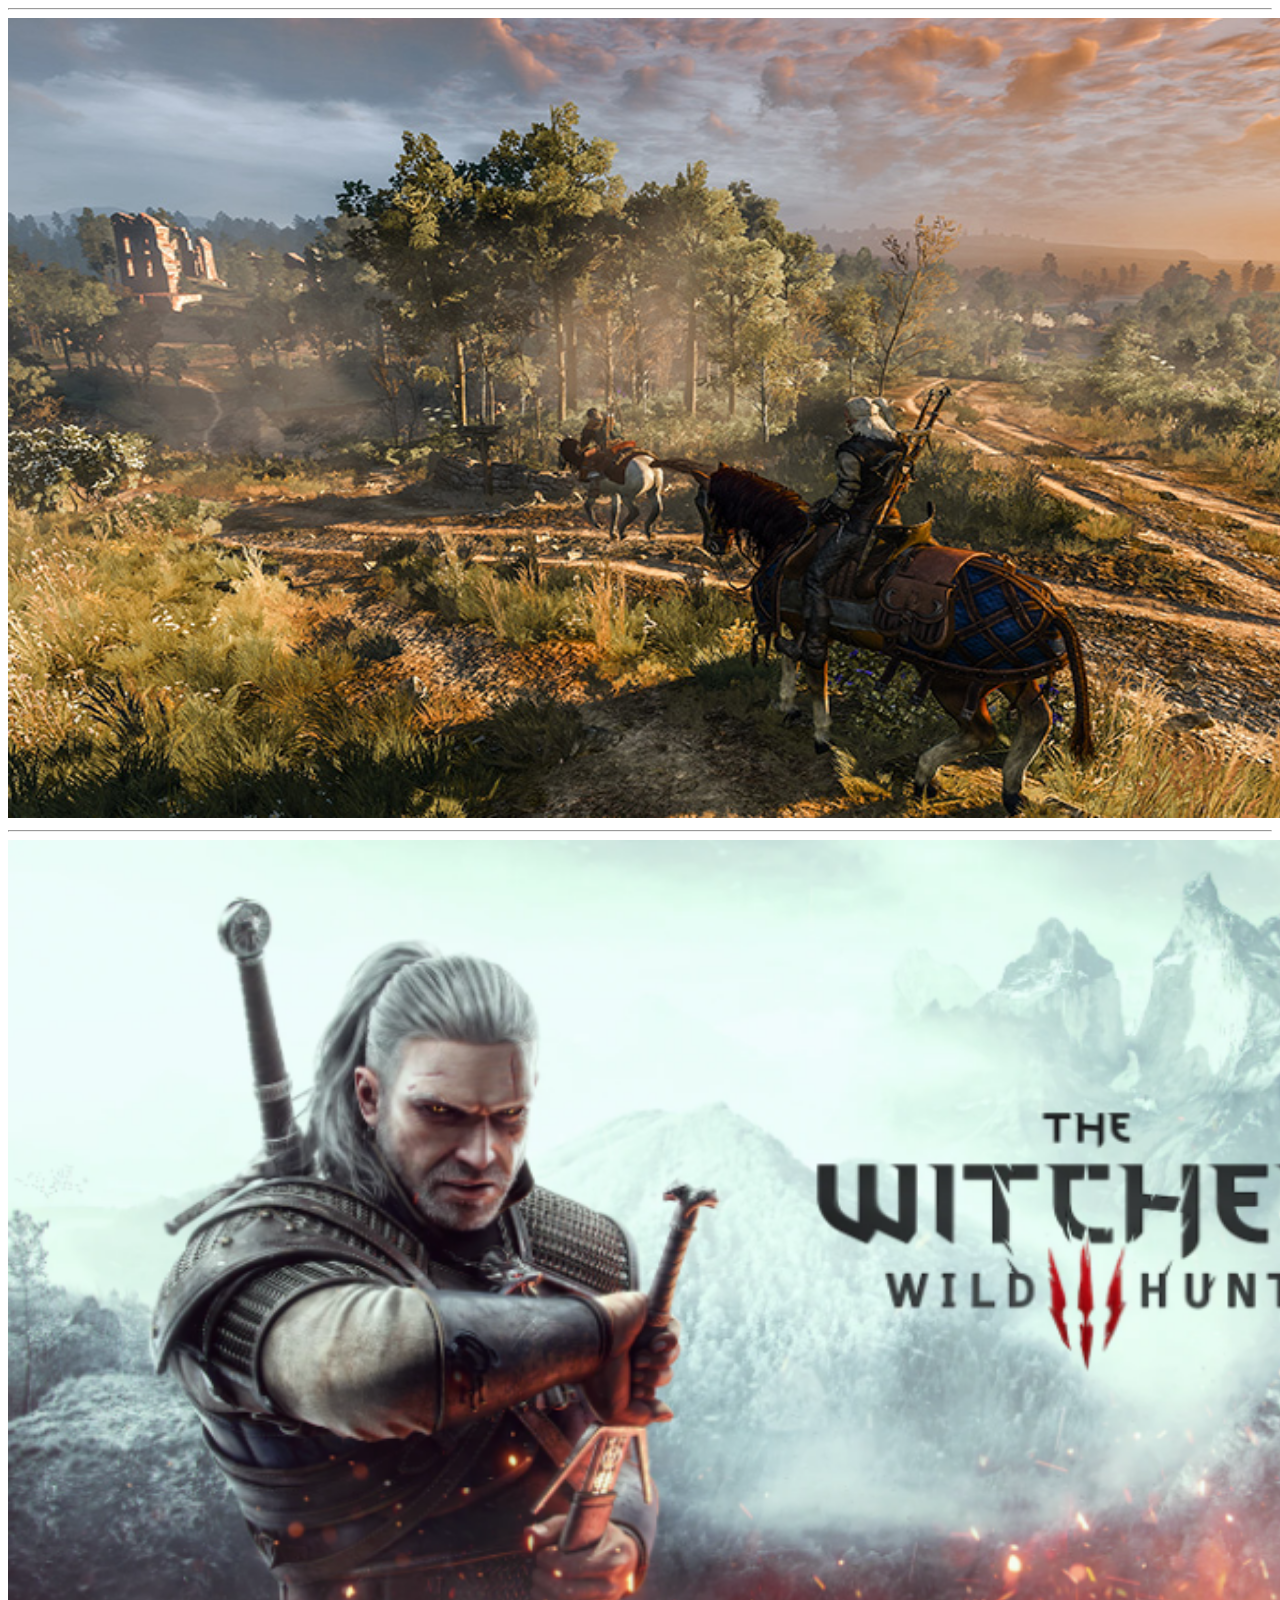
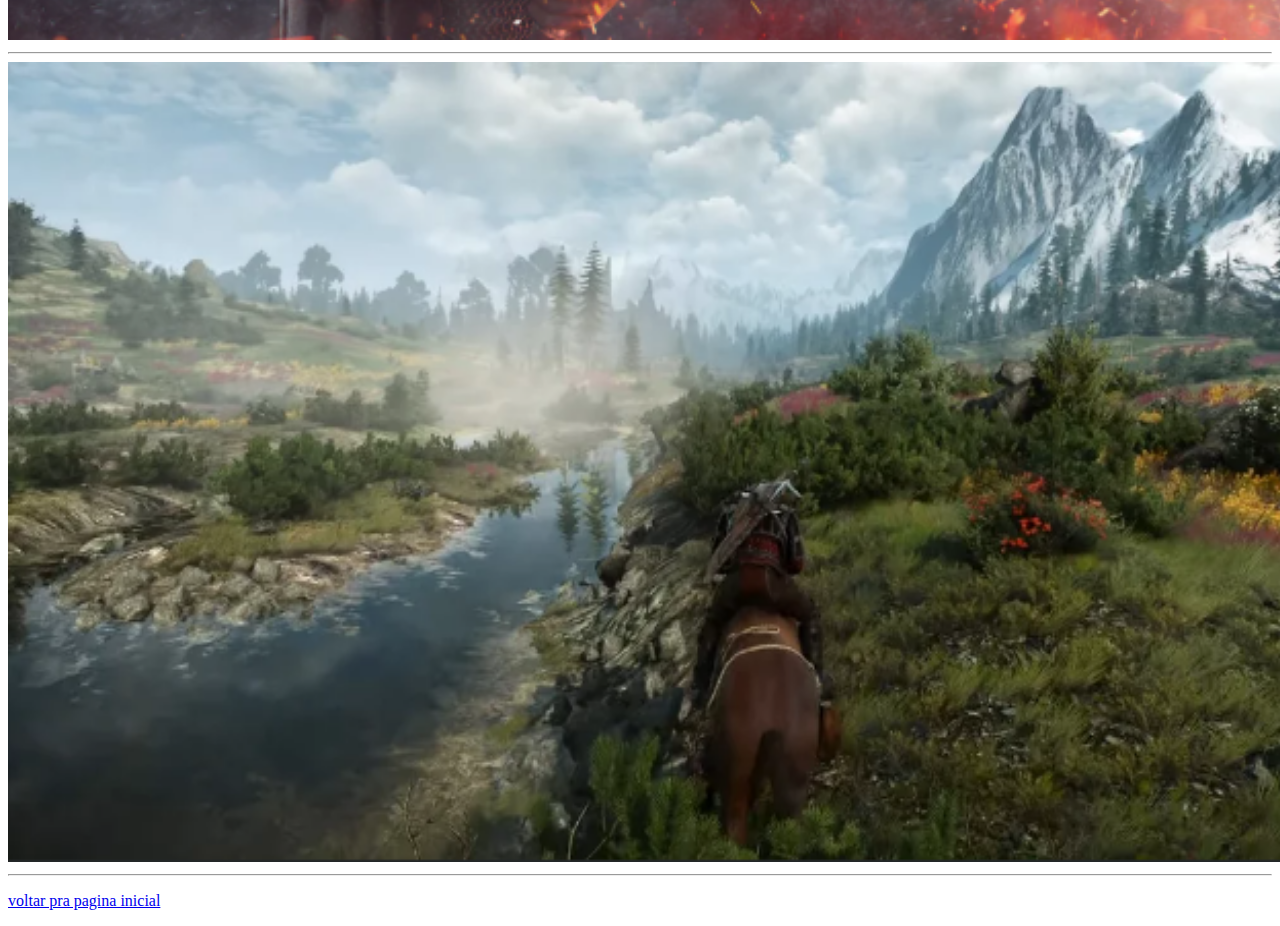
==== HTML/pagina2.html @ a57b37b8 "codigo com o com as provaveis priximas 5 atividades" ====
<!DOCTYPE html>
<html lang="pt-br">
<head>
    <meta charset="UTF-8">
    <meta name="viewport" content="width=device-width, initial-scale=1.0">
    <title>IMAGENS</title>
   
</head>
<body>
    <hr>
    <img src="../imagens/imagempg2.jpg" width = "1500" height = "800">
    <hr>
    <img src="../imagens/imagempg2.2.png" width = "1500" height = "800">
    <hr>
    <img src="../imagens/imagempg2.3.png" width = "1500" height = "800">
    <hr>
    <p><a href="index.html">voltar pra pagina inicial</a></p>
</body>
</html>
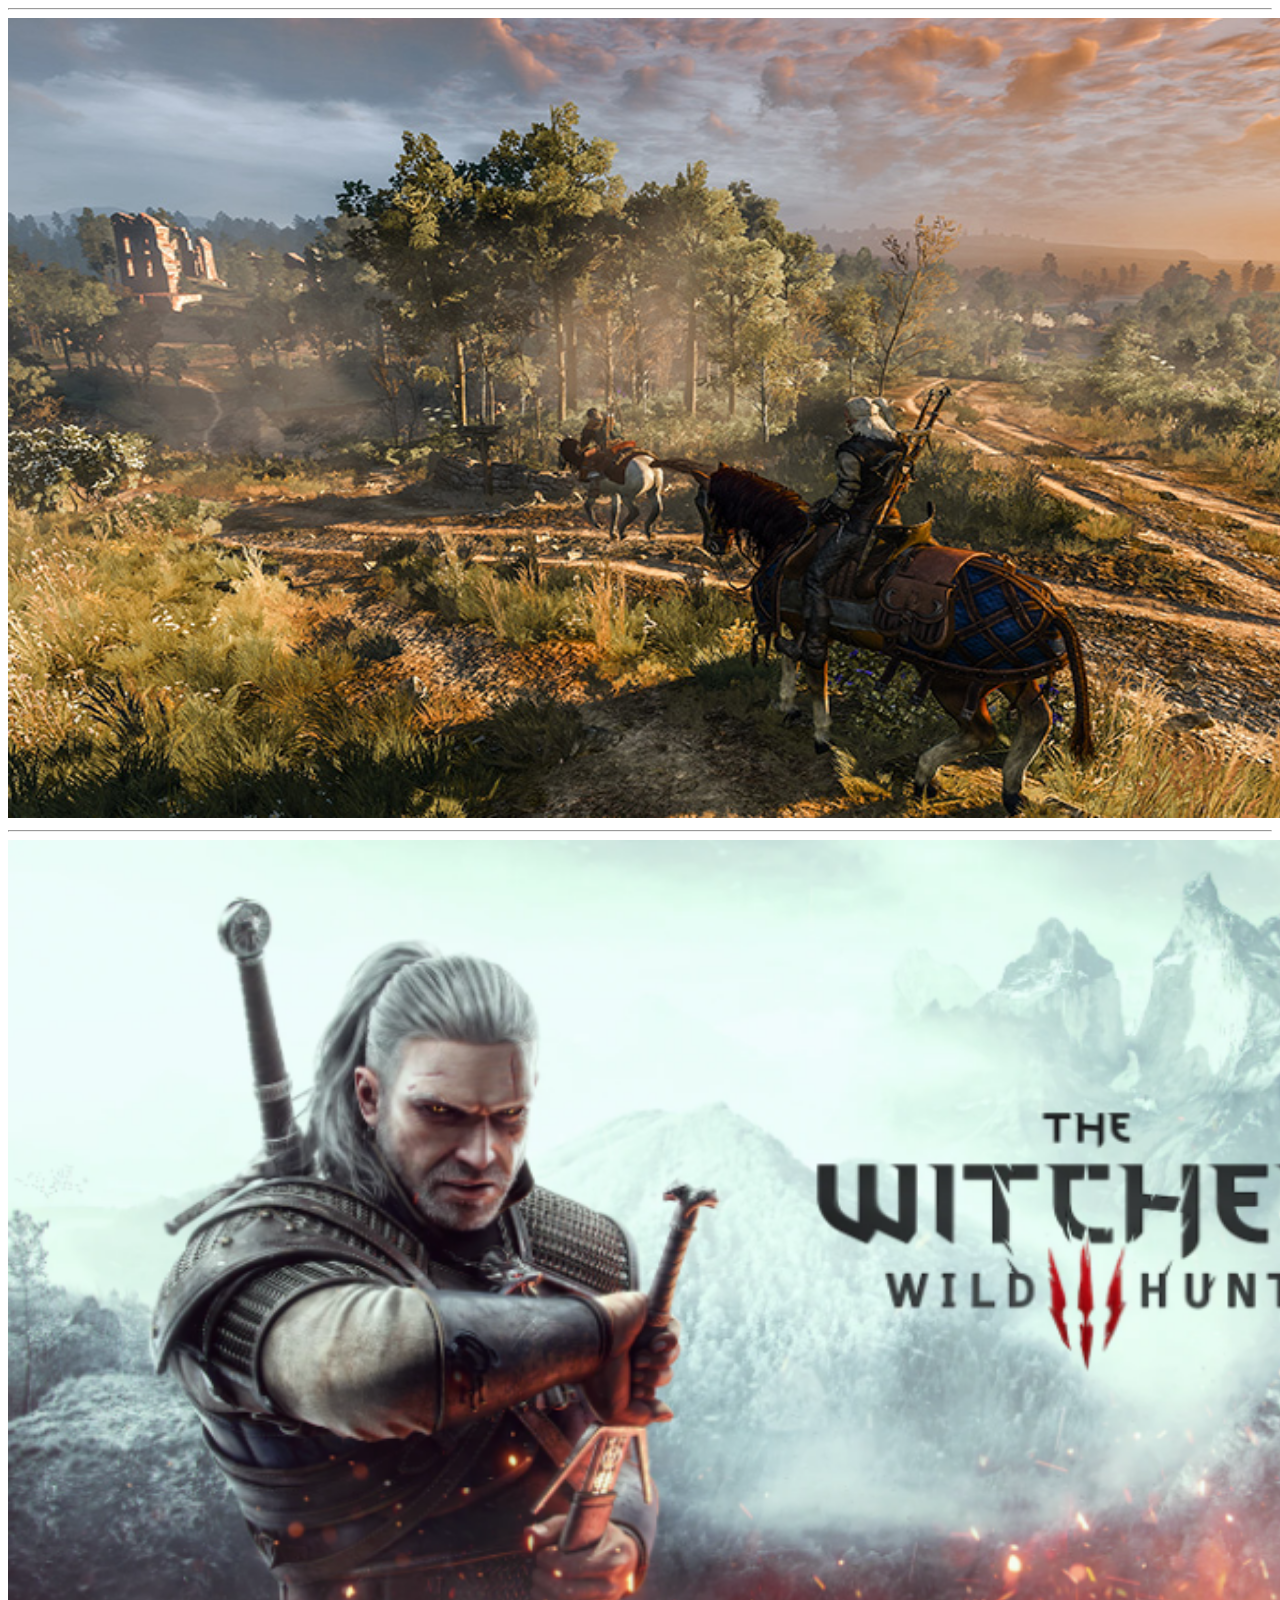
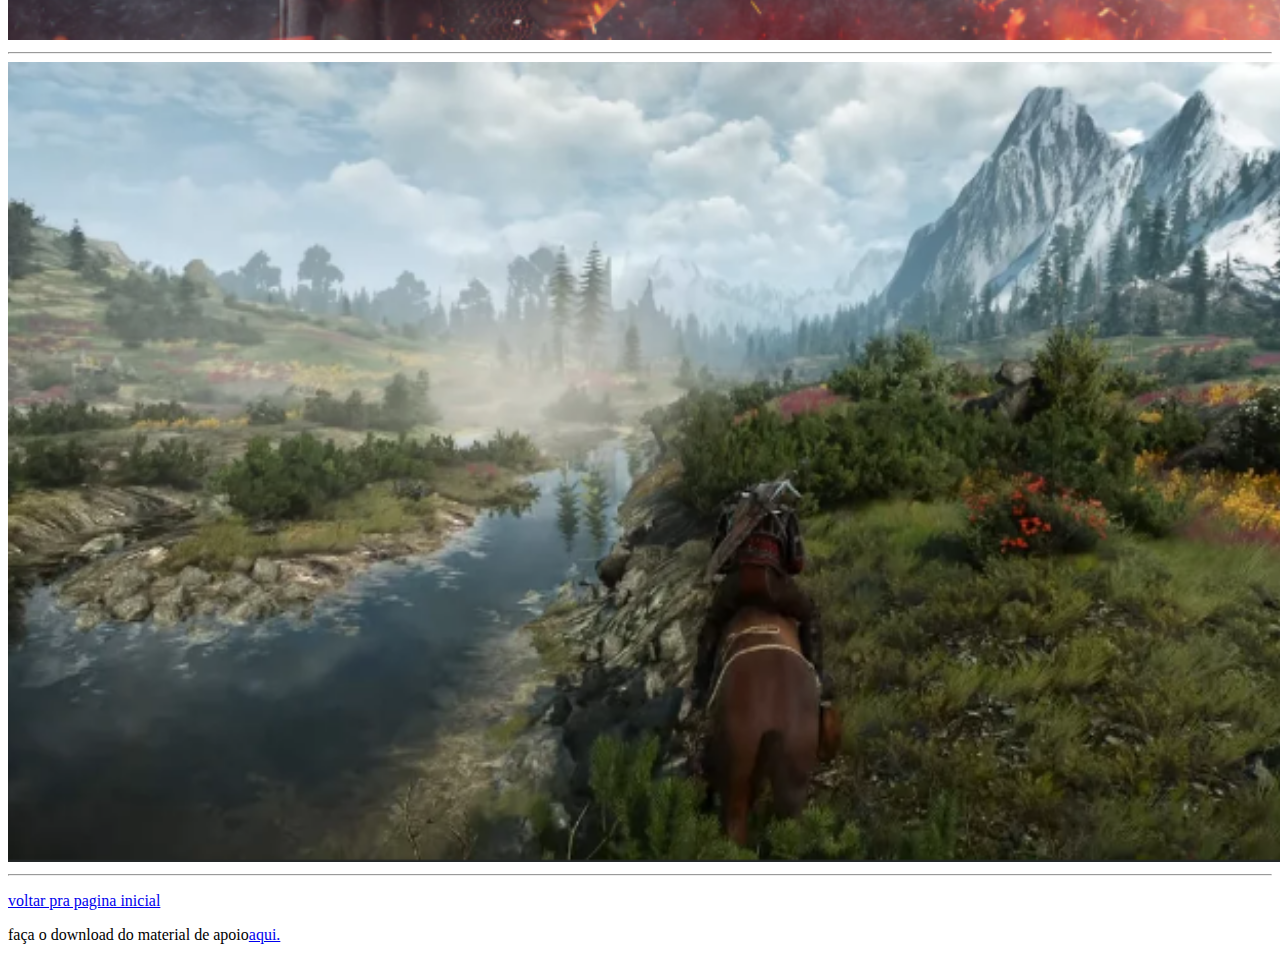
==== commit 80c69bc0: "midia adicionada" ====
--- a/HTML/pagina2.html
+++ b/HTML/pagina2.html
@@ -15,5 +15,6 @@
     <img src="../imagens/imagempg2.3.png" width = "1500" height = "800">
     <hr>
     <p><a href="index.html">voltar pra pagina inicial</a></p>
+    <p>faça o download do material de apoio<a href="../download/arquivo.zip" download="arquivo.zip" type="application/zip">aqui.</a></p>
 </body>
 </html>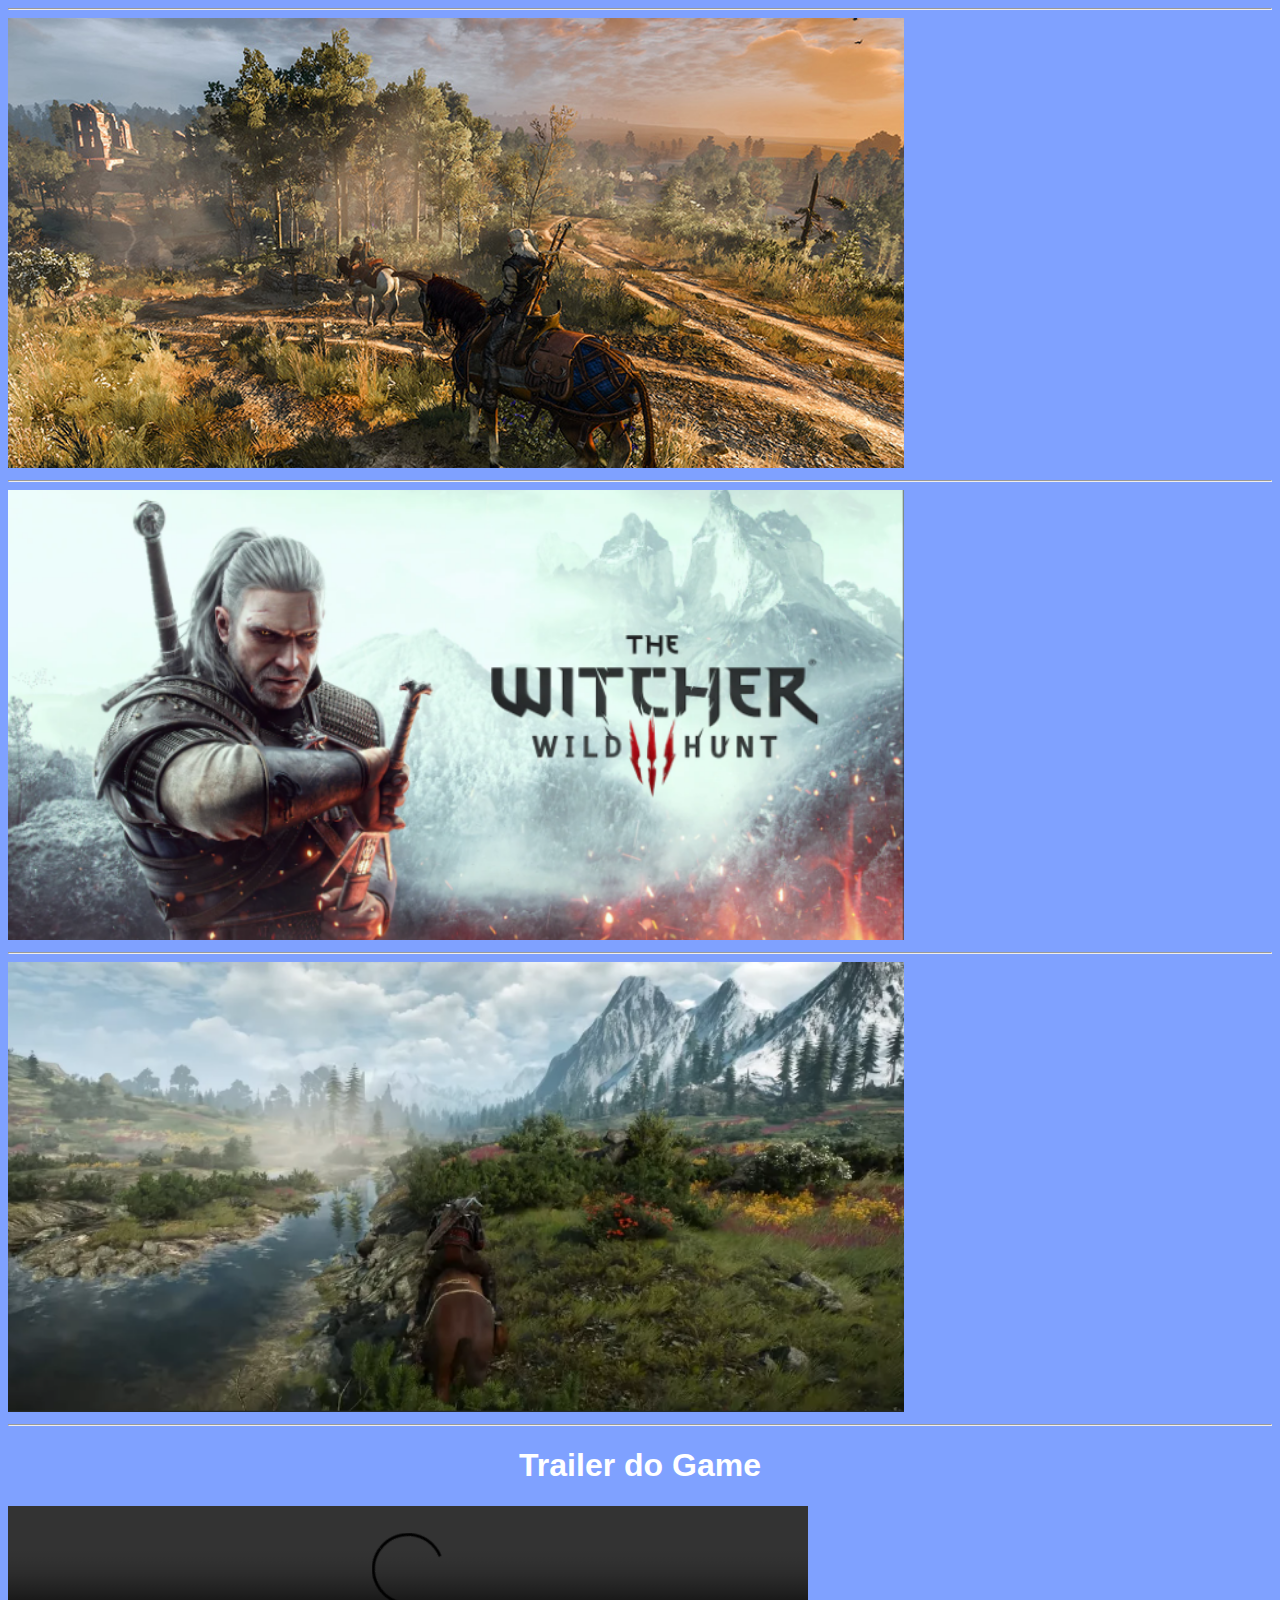
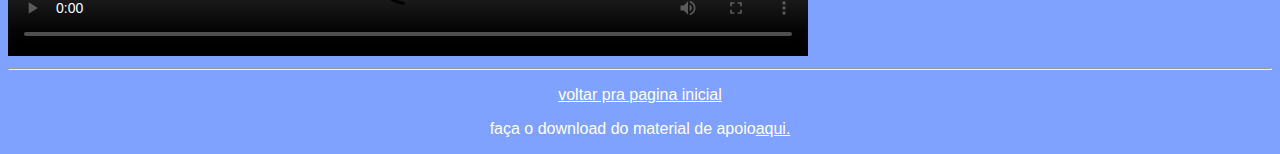
==== commit a16ba964: "video e Css" ====
--- a/HTML/pagina2.html
+++ b/HTML/pagina2.html
@@ -4,15 +4,28 @@
     <meta charset="UTF-8">
     <meta name="viewport" content="width=device-width, initial-scale=1.0">
     <title>IMAGENS</title>
-   
+    <style>
+        .img{
+            width: 70vw;
+            height: 50vh;
+            object-fit: cover;
+        }
+    </style>
+    <link rel="stylesheet" href="index.css">
 </head>
 <body>
     <hr>
-    <img src="../imagens/imagempg2.jpg" width = "1500" height = "800">
+    <img src="../imagens/imagempg2.jpg" class="img">
     <hr>
-    <img src="../imagens/imagempg2.2.png" width = "1500" height = "800">
+    <img src="../imagens/imagempg2.2.png" class="img">
     <hr>
-    <img src="../imagens/imagempg2.3.png" width = "1500" height = "800">
+    <img src="../imagens/imagempg2.3.png" class="img">
+    <hr>
+   
+    <h1>Trailer do Game</h1>
+    <video width="800" controls>
+        <source src="../midia/The Witcher 3_ Wild Hunt - Killing Monsters Cinematic Trailer.mp4"  type="video/mp4">
+    </video>
     <hr>
     <p><a href="index.html">voltar pra pagina inicial</a></p>
     <p>faça o download do material de apoio<a href="../download/arquivo.zip" download="arquivo.zip" type="application/zip">aqui.</a></p>
--- a/HTML/index.css
+++ b/HTML/index.css
@@ -0,0 +1,18 @@
+@charset "UTF-8";
+
+body {
+    background-color: rgb(127, 161, 255);
+    font-family: Arial, "Helvetica Neue", Helvetica, sans-serif;
+}
+h1 {
+    color: rgb(255, 255, 255);
+    text-align: center;
+}
+p {
+    color: rgb(255, 255, 255);
+    text-align: center;
+}
+a {
+    color: rgb(255, 255, 255);
+    text-align: center;
+}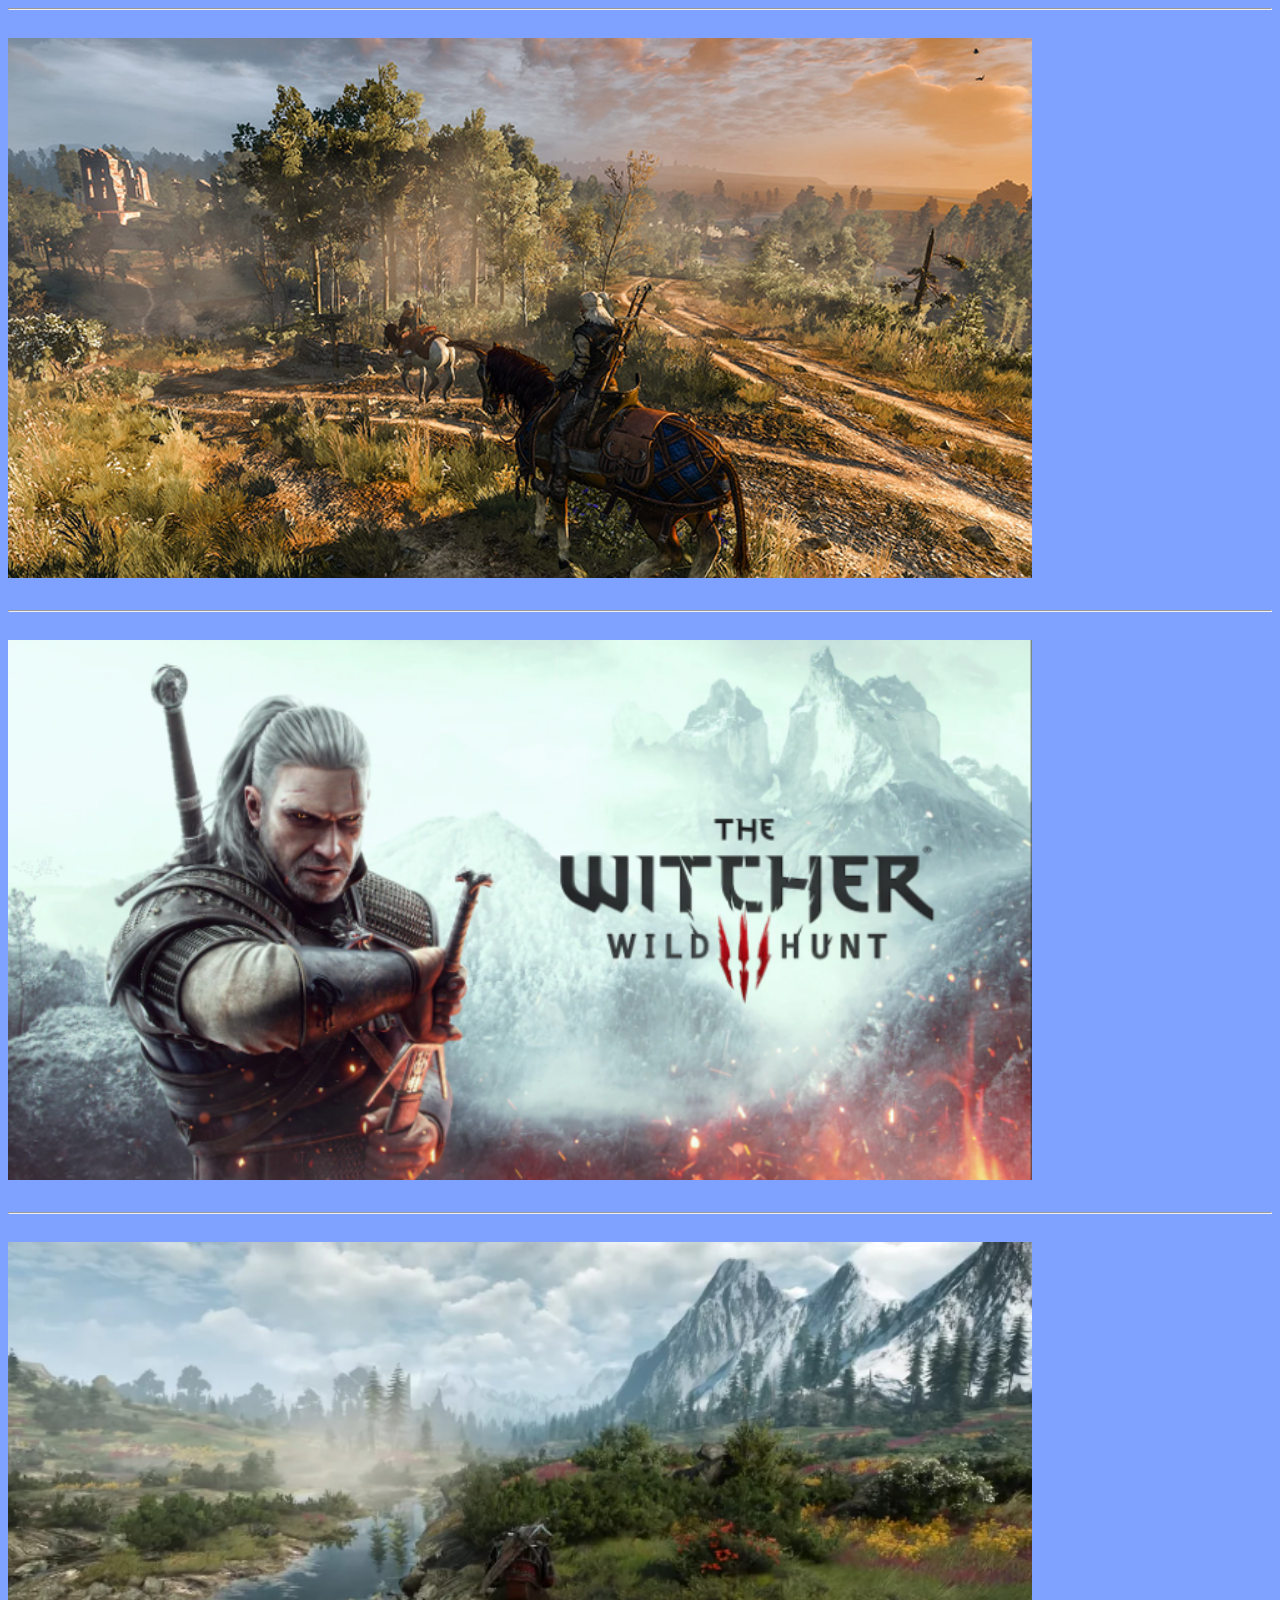
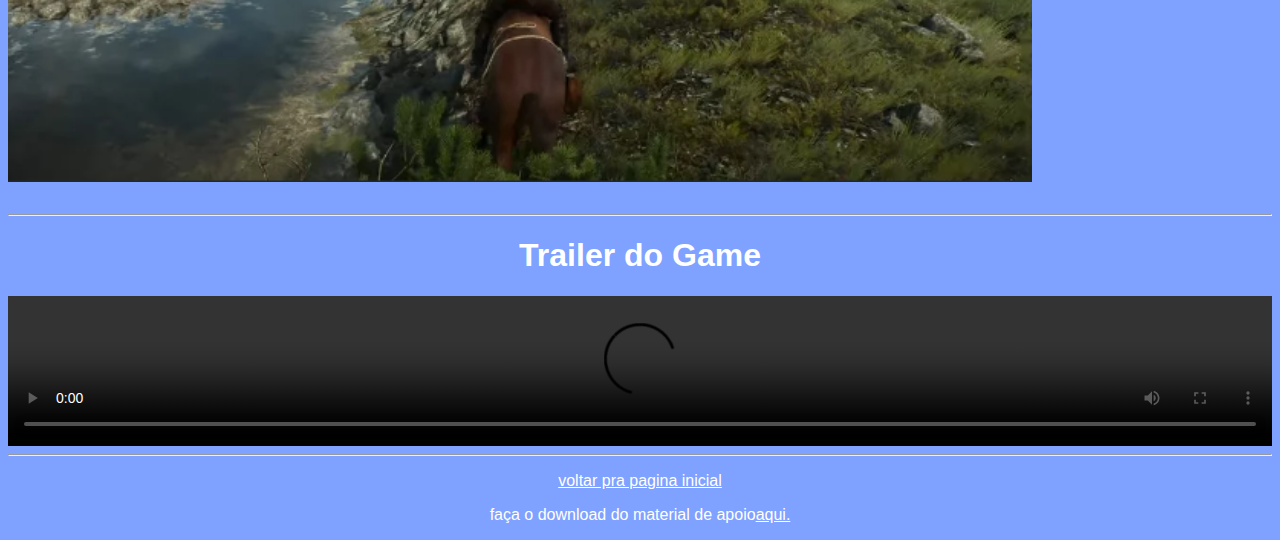
==== commit 1c7b3d83: "centralizando conteudo" ====
--- a/HTML/pagina2.html
+++ b/HTML/pagina2.html
@@ -4,13 +4,7 @@
     <meta charset="UTF-8">
     <meta name="viewport" content="width=device-width, initial-scale=1.0">
     <title>IMAGENS</title>
-    <style>
-        .img{
-            width: 70vw;
-            height: 50vh;
-            object-fit: cover;
-        }
-    </style>
+         
     <link rel="stylesheet" href="index.css">
 </head>
 <body>
--- a/HTML/index.css
+++ b/HTML/index.css
@@ -15,4 +15,23 @@
 a {
     color: rgb(255, 255, 255);
     text-align: center;
+}
+.img-container {
+    width: 100%; /* Garante que o contêiner da imagem ocupe toda a largura da página */
+}
+
+.img {
+    width: 80vw;
+    height: 60vh;
+    object-fit: cover;
+    margin: 20px auto; /* Margem superior e inferior de 20 pixels e centralizar horizontalmente */
+}
+.video-container {
+    width: 70vw;
+    margin: 0 auto;
+}
+video{
+    width: 100%;
+    height: auto;
+    display: block;
 }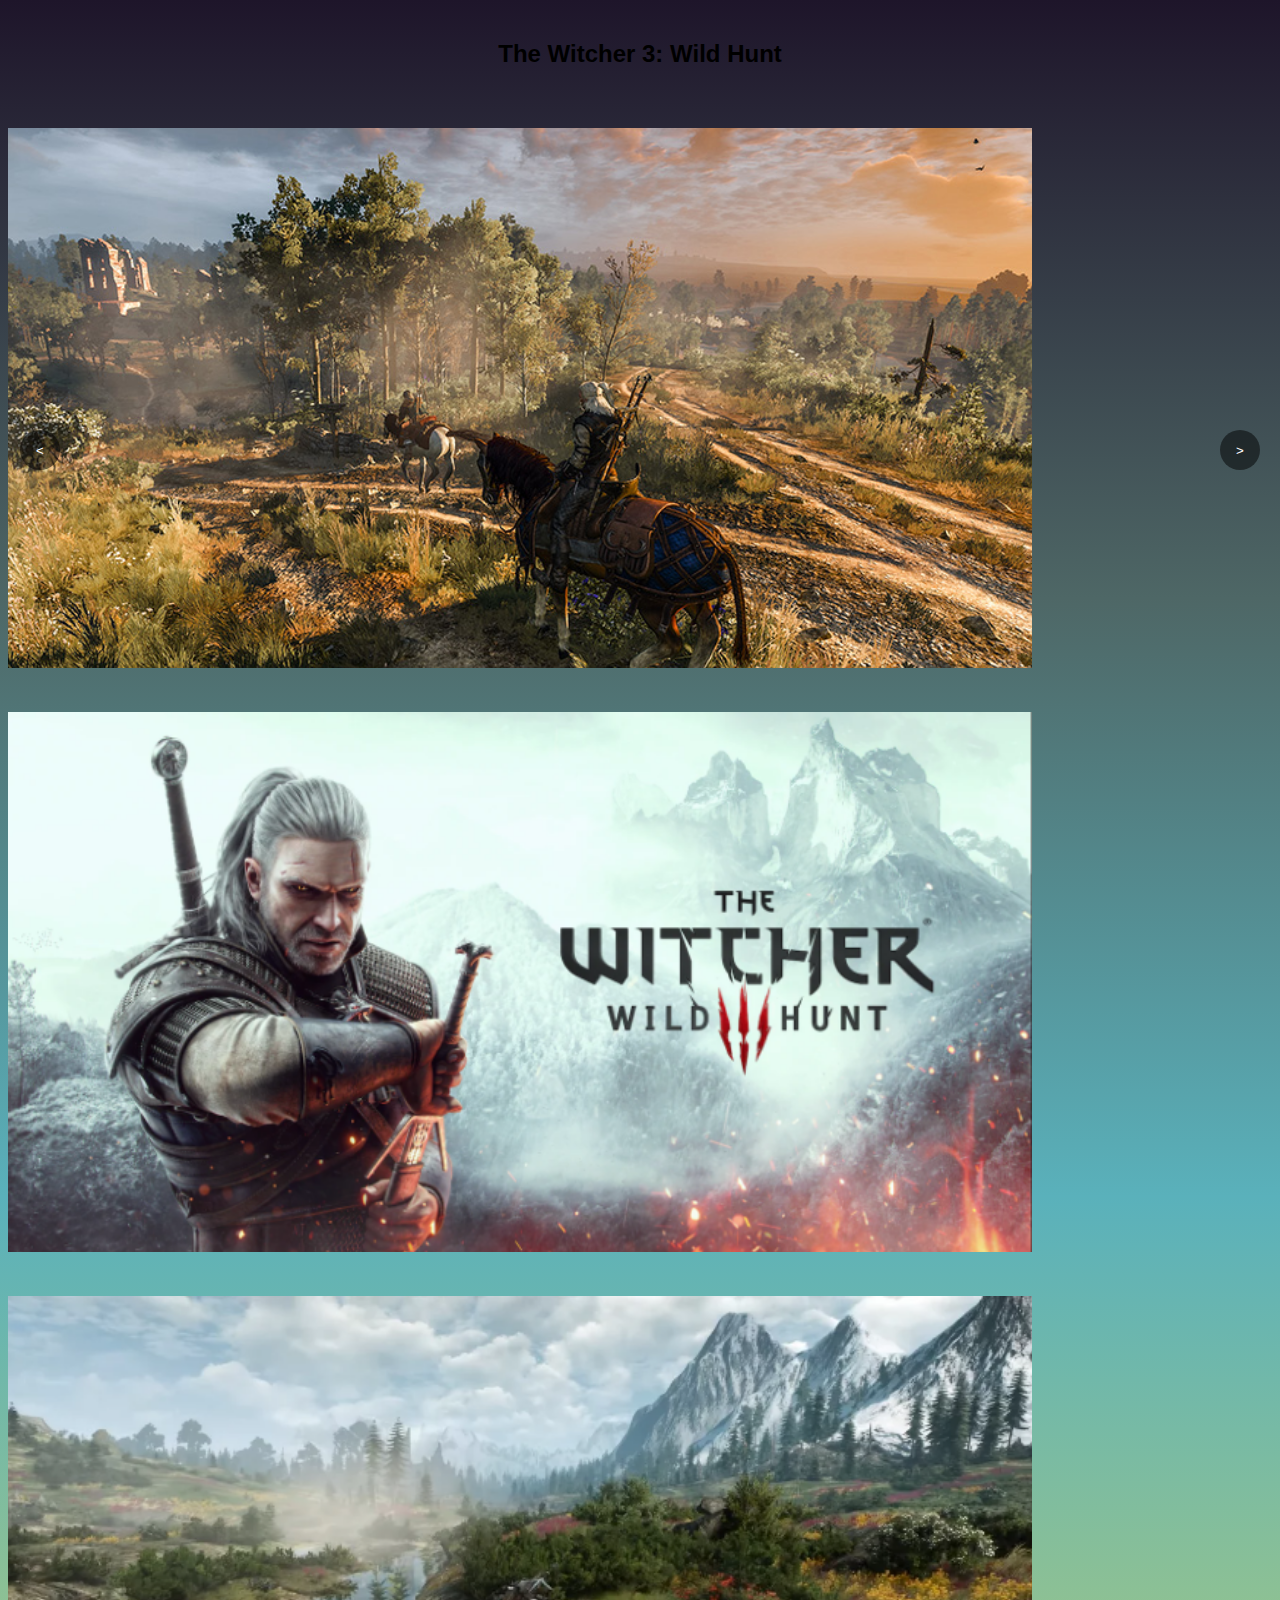
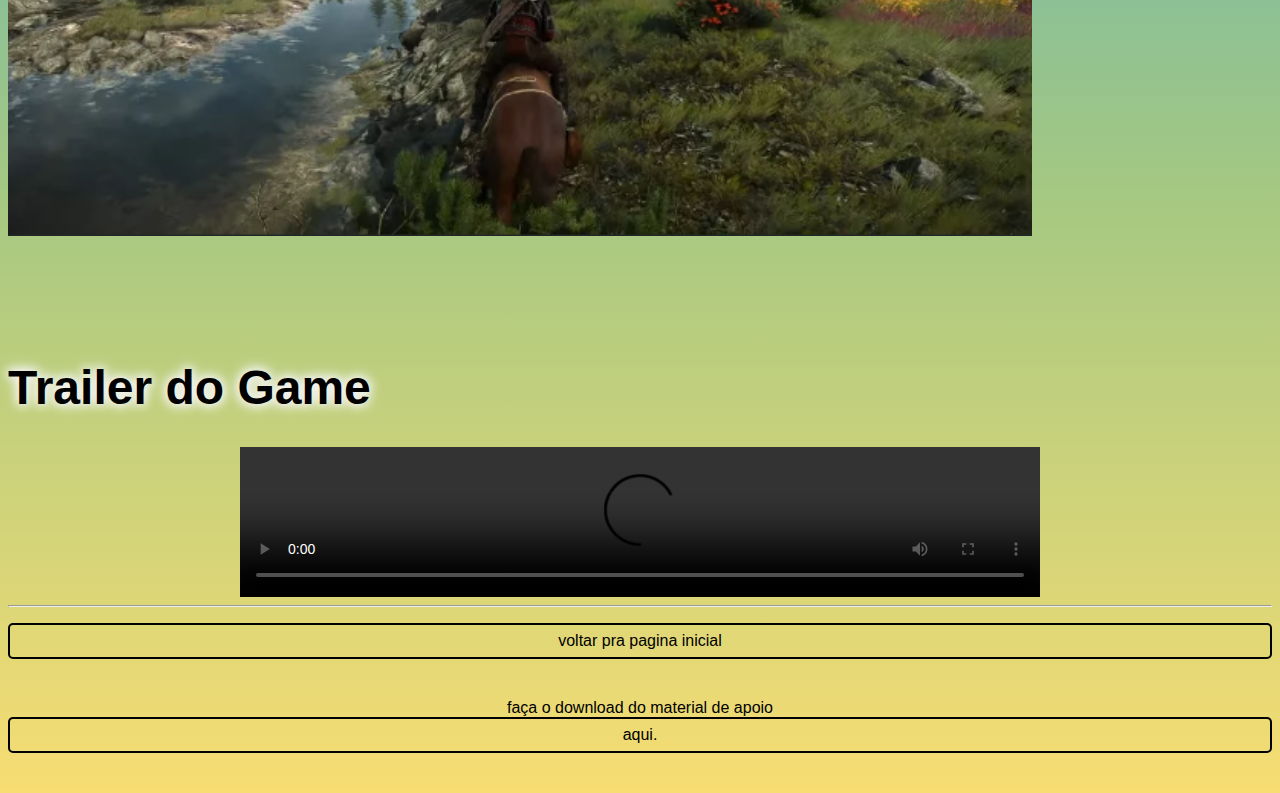
==== commit 8bf9fac6: "Para definir as cores usei o site coolors que gera automaticamente uma paleta de cores complementare" ====
--- a/HTML/pagina2.html
+++ b/HTML/pagina2.html
@@ -8,14 +8,18 @@
     <link rel="stylesheet" href="index.css">
 </head>
 <body>
-    <hr>
-    <img src="../imagens/imagempg2.jpg" class="img">
-    <hr>
-    <img src="../imagens/imagempg2.2.png" class="img">
-    <hr>
-    <img src="../imagens/imagempg2.3.png" class="img">
-    <hr>
-   
+    <h2>
+        <p>The Witcher 3: Wild Hunt</p>
+
+    </h2>
+    <div class="carousel-images">
+        <button class="carousel-arrow carousel-arrow-prev"><</button>
+        <img src="../imagens/imagempg2.jpg" class="img">
+        <img src="../imagens/imagempg2.2.png" class="img">
+        <img src="../imagens/imagempg2.3.png" class="img">
+        <button class="carousel-arrow carousel-arrow-next">></button>
+    </div>
+    <script src="../js/script.js" type="text/javascript"></script>
     <h1>Trailer do Game</h1>
     <video width="800" controls>
         <source src="../midia/The Witcher 3_ Wild Hunt - Killing Monsters Cinematic Trailer.mp4"  type="video/mp4">
--- a/HTML/index.css
+++ b/HTML/index.css
@@ -1,37 +1,75 @@
 @charset "UTF-8";
 
 body {
-    background-color: rgb(127, 161, 255);
-    font-family: Arial, "Helvetica Neue", Helvetica, sans-serif;
+    background-image: linear-gradient(to bottom, #1E152A,#4E6766,#5AB1BB,#A5C882, #F7DD72);
+    font-family: Arial, 'Helvetica Neue', Helvetica, sans-serif;
 }
 h1 {
-    color: rgb(255, 255, 255);
+    text-shadow: 0px 0px 8px whitesmoke,
+    0px 0px 12px whitesmoke,
+    0px 0px 16px whitesmoke;
+    text-align: left;
+    margin-top: 100px;
+    font-size: 3rem;
+    
+}
+
+
+p {
     text-align: center;
+    margin-bottom: 40px;
 }
-p {
-    color: rgb(255, 255, 255);
+ a {
+    text-decoration: none;
+    color: black;
+    padding: 7px 20px;
+    border: 2px solid black;
+    border-radius: 5px;
+    display: block;
+    margin: 0 auto;
+}
+h2 {
     text-align: center;
+    margin-top: 40px;
 }
-a {
-    color: rgb(255, 255, 255);
-    text-align: center;
-}
+
+    
+
 .img-container {
     width: 100%; /* Garante que o contêiner da imagem ocupe toda a largura da página */
 }
 
-.img {
+img {
     width: 80vw;
     height: 60vh;
     object-fit: cover;
     margin: 20px auto; /* Margem superior e inferior de 20 pixels e centralizar horizontalmente */
 }
-.video-container {
-    width: 70vw;
+video {
+    display: block;
     margin: 0 auto;
 }
-video{
-    width: 100%;
-    height: auto;
-    display: block;
+.carousel-arrow {
+    position: absolute;
+    top: 50%;
+    transform: translateY(-50%);
+    width: 40px;
+    height: 40px;
+    background-color: rgba(0, 0, 0, 0.5);
+    color: white;
+    border: none;
+    border-radius: 50%;
+    cursor: pointer;
+}
+
+.carousel-arrow:focus {
+    outline: none;
+}
+
+.carousel-arrow-prev {
+    left: 20px;
+}
+
+.carousel-arrow-next {
+    right: 20px;
 }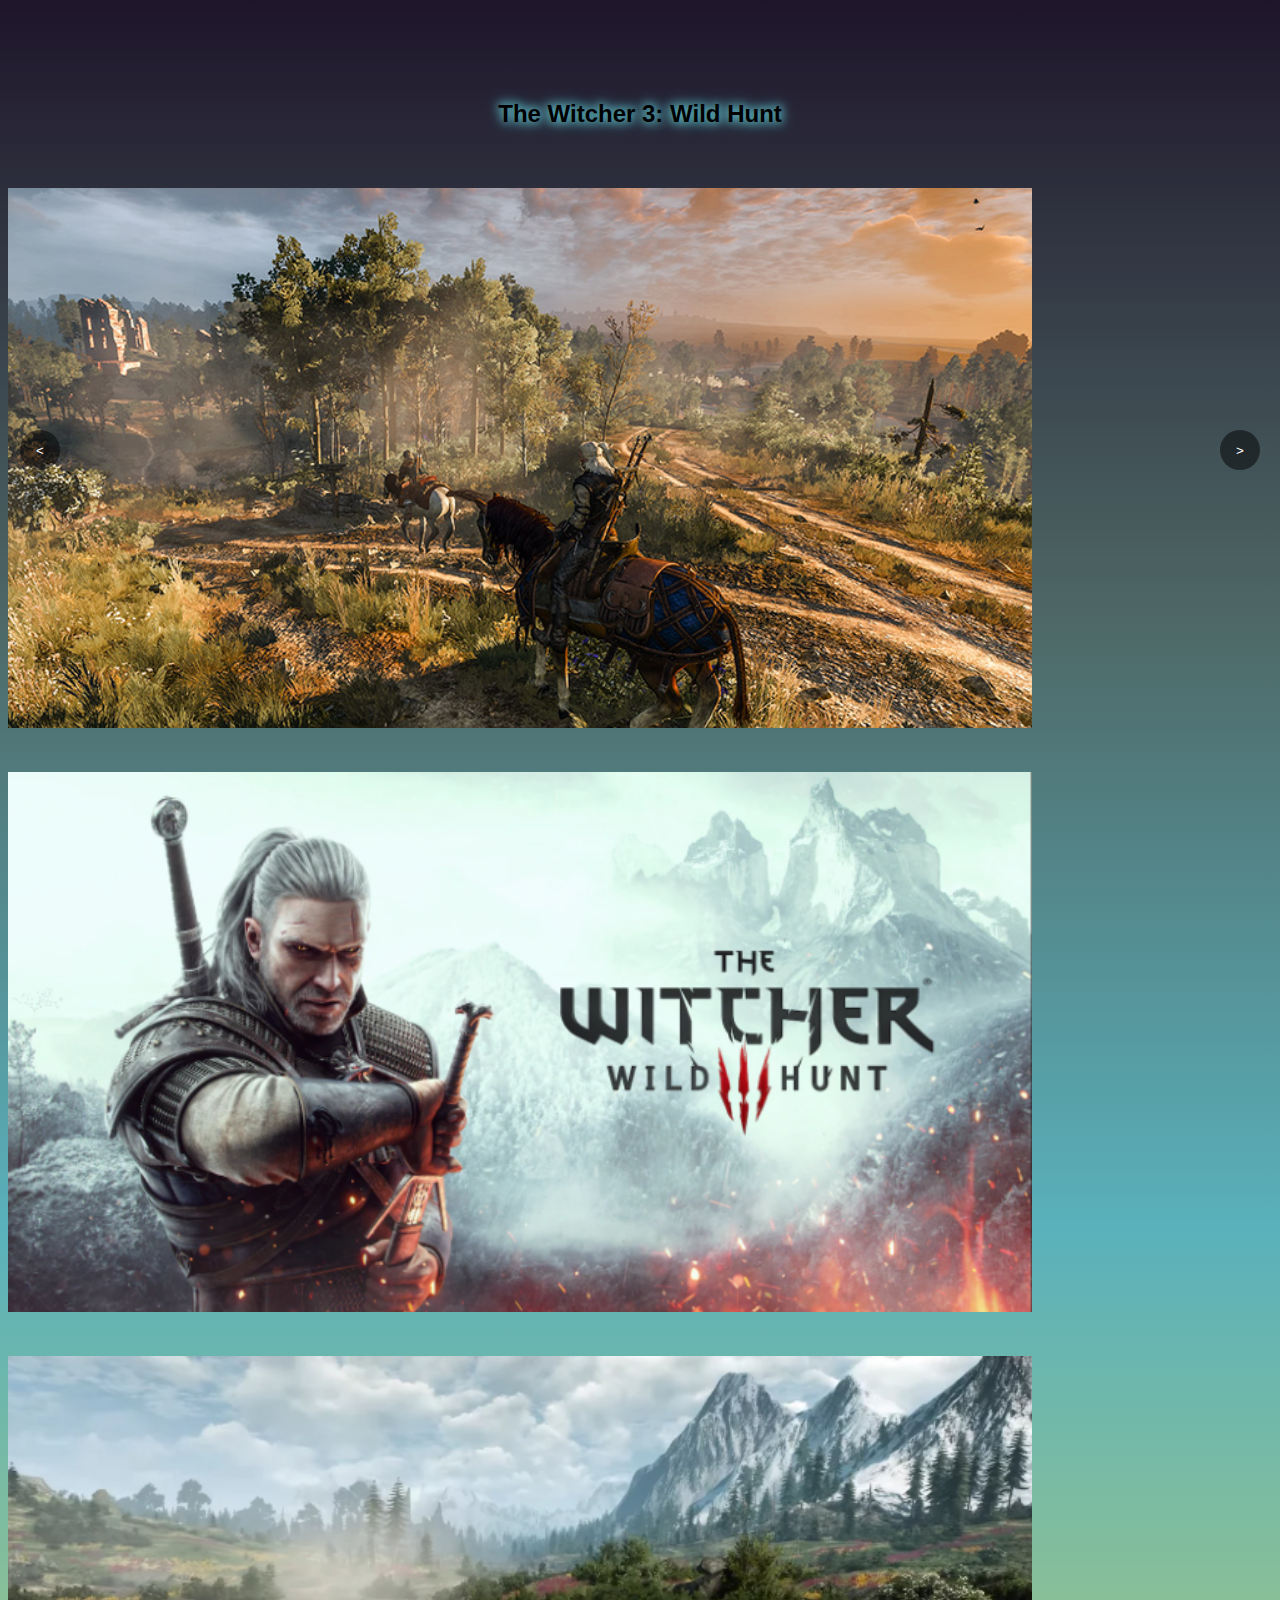
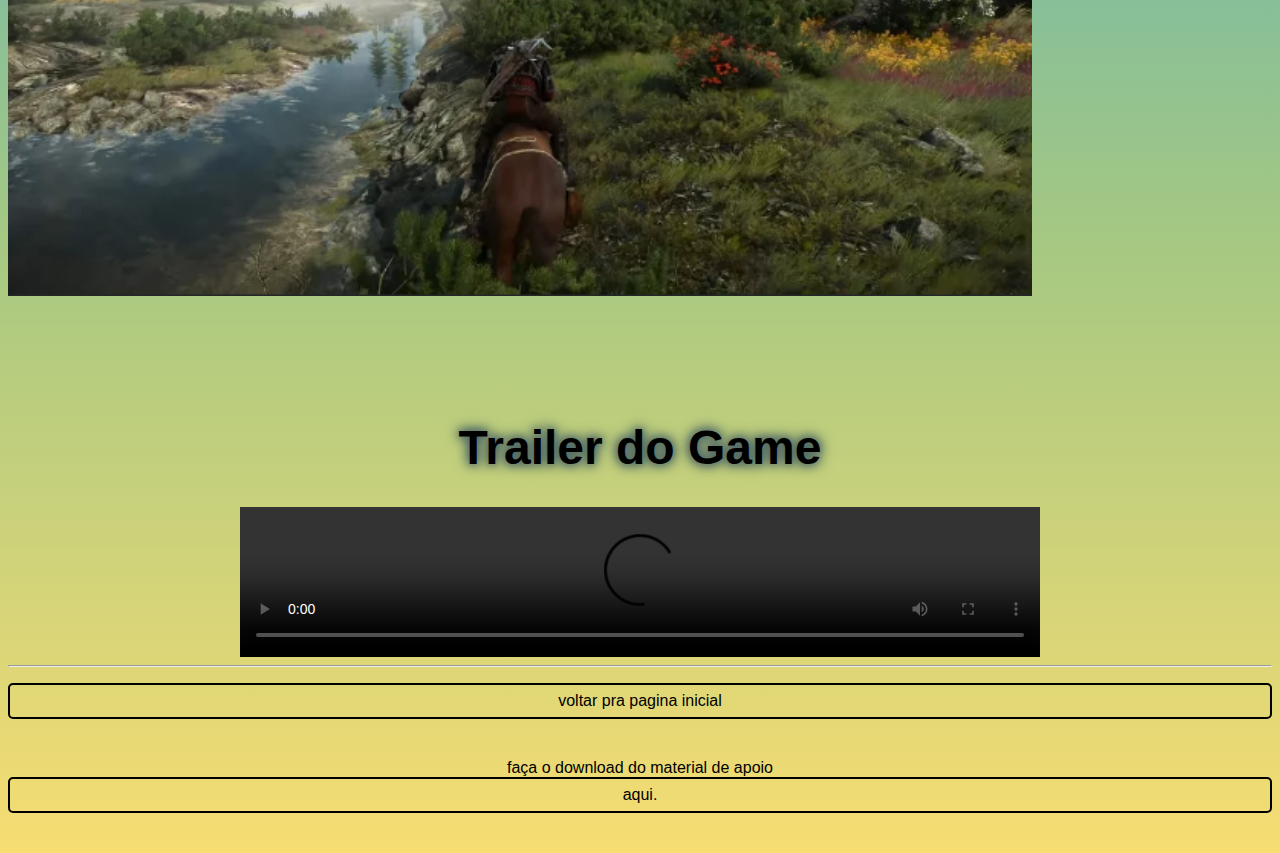
==== commit faf8b1da: "inserir a miagem de fundo em uma pagina extra pois nao sei se havera necessidade de usar" ====
--- a/HTML/pagina2.html
+++ b/HTML/pagina2.html
@@ -8,7 +8,7 @@
     <link rel="stylesheet" href="index.css">
 </head>
 <body>
-    <h2>
+    <h2 class="nome-jogo">
         <p>The Witcher 3: Wild Hunt</p>
 
     </h2>
--- a/HTML/index.css
+++ b/HTML/index.css
@@ -4,17 +4,38 @@
     background-image: linear-gradient(to bottom, #1E152A,#4E6766,#5AB1BB,#A5C882, #F7DD72);
     font-family: Arial, 'Helvetica Neue', Helvetica, sans-serif;
 }
-h1 {
+.titulo {
+    position: relative;
+    top: -30px; 
+    left: 30px;
     text-shadow: 0px 0px 8px whitesmoke,
     0px 0px 12px whitesmoke,
     0px 0px 16px whitesmoke;
     text-align: left;
     margin-top: 100px;
+    font-size: 4rem;
+    
+}
+h1 {
+    
+    text-shadow: 0px 0px 8px #4E6766,
+    0px 0px 12px #4E6766,
+    0px 0px 16px #4E6766;
+    text-align: center;
+    margin-top: 100px;
     font-size: 3rem;
     
 }
-
-
+.nome-jogo {
+   
+    text-shadow: 0px 0px 8px #5AB1BB,
+    0px 0px 12px #5AB1BB,
+    0px 0px 16px #5AB1BB;
+    text-align: center;
+    margin-top: 100px;
+   
+    
+}
 p {
     text-align: center;
     margin-bottom: 40px;
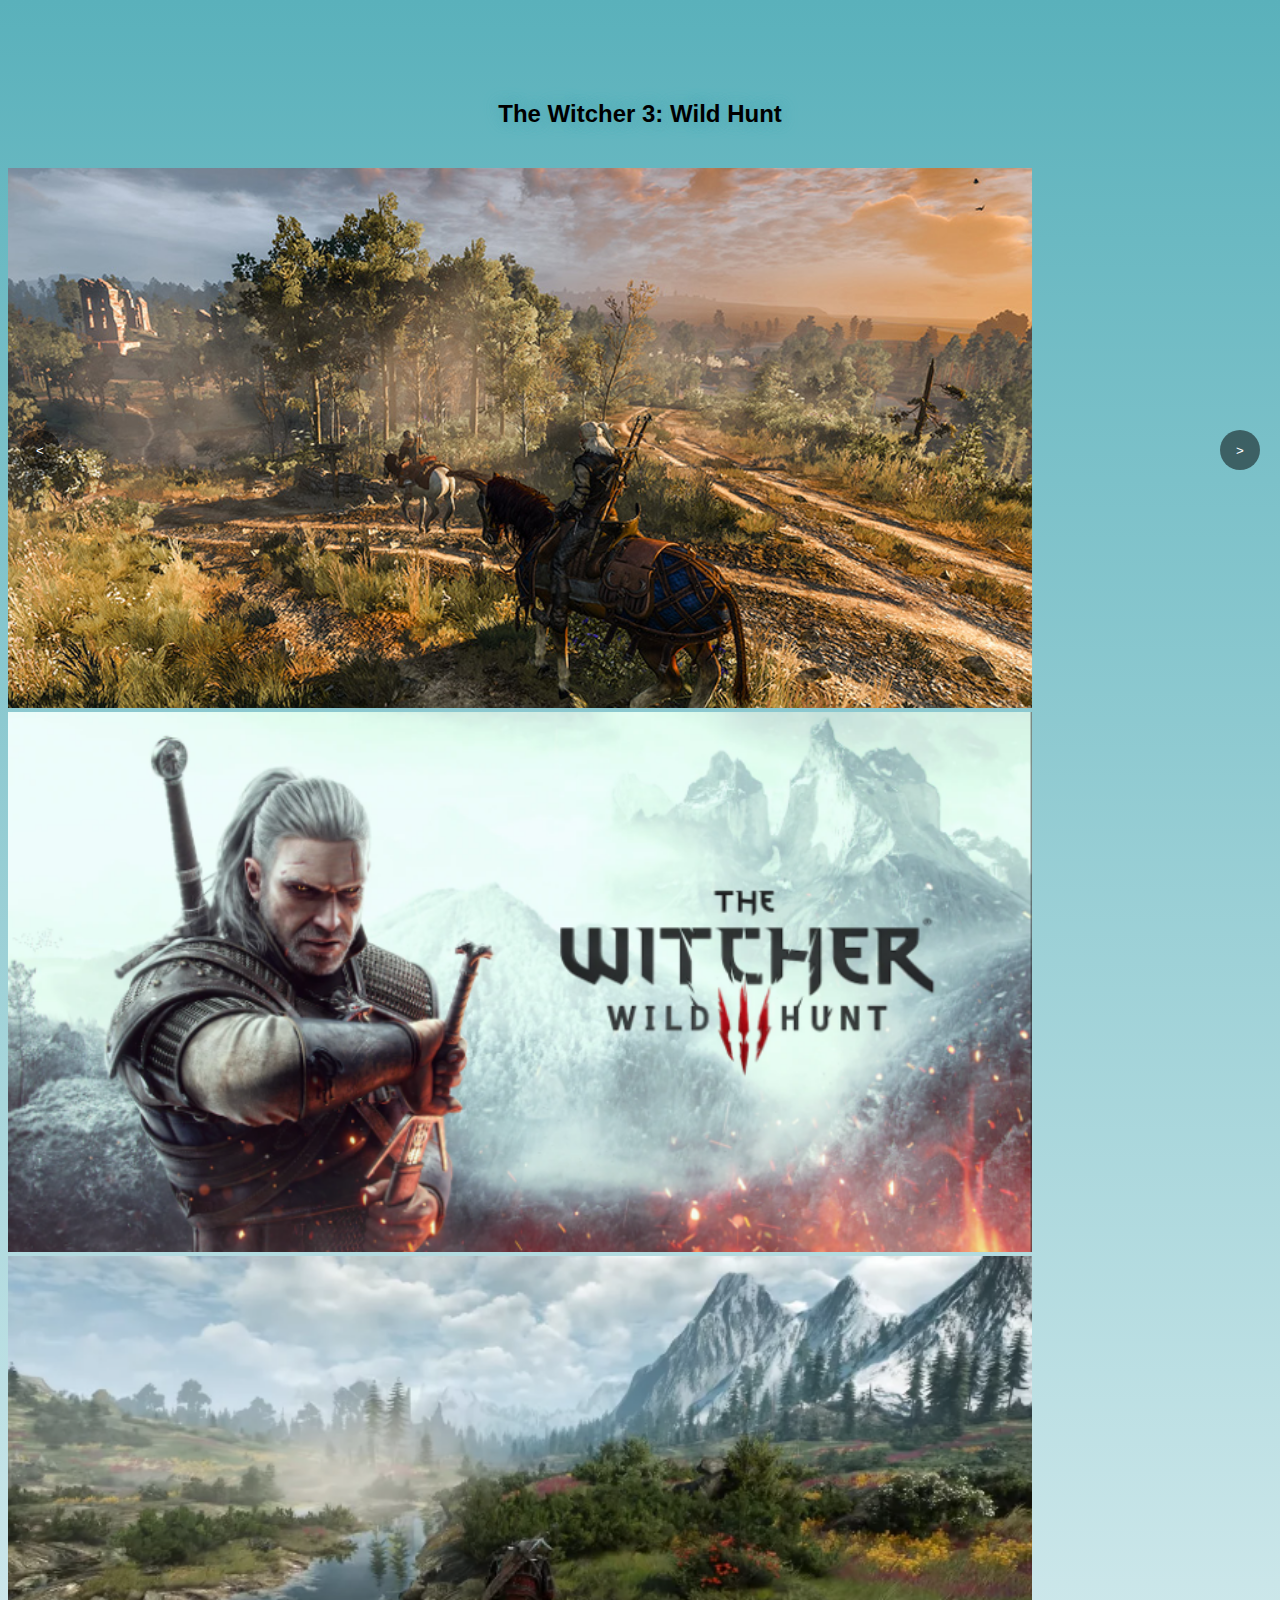
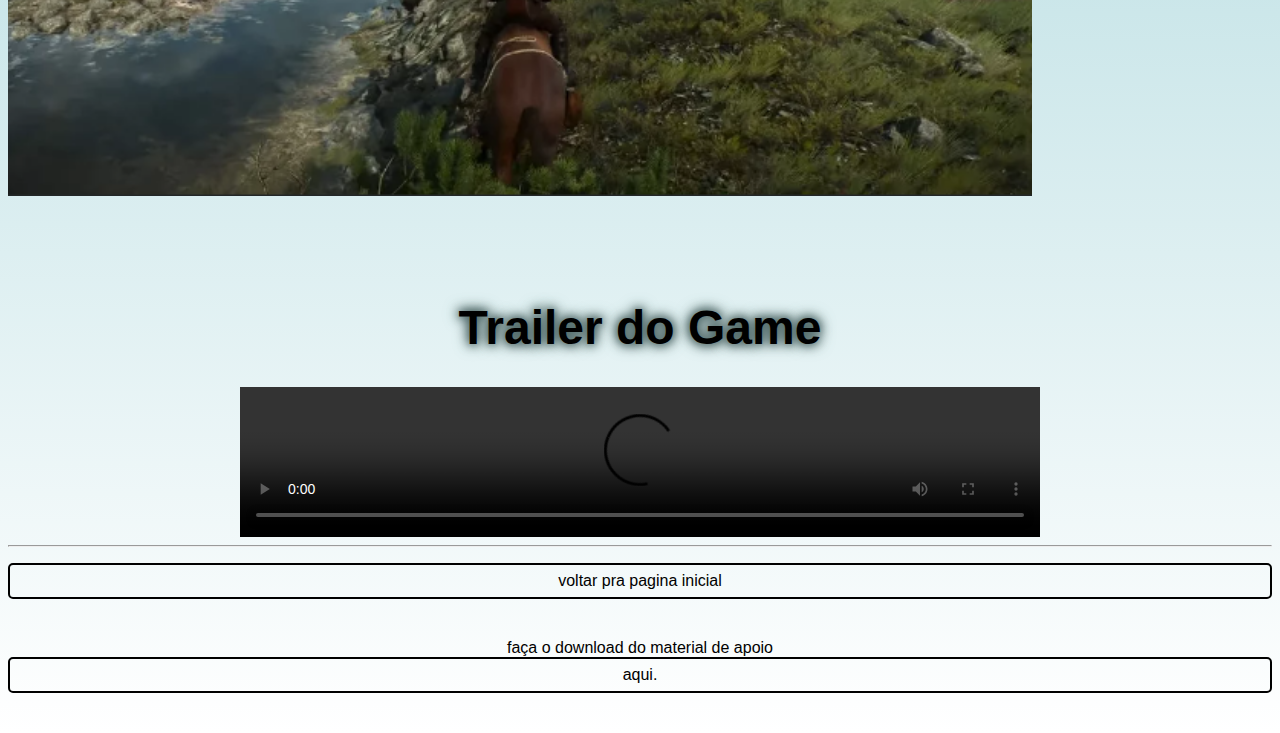
==== commit a90d6c56: "menu e  fonte externa mais um monte de coisa" ====
--- a/HTML/pagina2.html
+++ b/HTML/pagina2.html
@@ -5,7 +5,7 @@
     <meta name="viewport" content="width=device-width, initial-scale=1.0">
     <title>IMAGENS</title>
          
-    <link rel="stylesheet" href="index.css">
+    <link rel="stylesheet" href="../CSS/index.css">
 </head>
 <body>
     <h2 class="nome-jogo">
--- a/CSS/index.css
+++ b/CSS/index.css
@@ -0,0 +1,96 @@
+@charset "UTF-8";
+
+body {
+    background-image: linear-gradient(to bottom,#5AB1BB,white);
+    font-family: Arial, 'Helvetica Neue', Helvetica, sans-serif;
+}
+.titulo {
+    position: relative;
+    top: -30px; 
+    left: 80px;
+    text-shadow: 0px 0px 8px whitesmoke,
+    0px 0px 12px whitesmoke,
+    0px 0px 16px whitesmoke;
+    text-align: left;
+    margin-top: 100px;
+    font-size: 4rem;
+    
+}
+h1 {
+    
+    text-shadow: 0px 0px 8px #4E6766,
+    0px 0px 12px #4E6766,
+    0px 0px 16px #4E6766;
+    text-align: center;
+    margin-top: 100px;
+    font-size: 3rem;
+    
+}
+.nome-jogo {
+   
+    text-shadow: 0px 0px 8px #5AB1BB,
+    0px 0px 12px #5AB1BB,
+    0px 0px 16px #5AB1BB;
+    text-align: center;
+    margin-top: 100px;
+   
+    
+}
+p {
+    text-align: center;
+    margin-bottom: 40px;
+}
+ a {
+    text-decoration: none;
+    color: black;
+    padding: 7px 20px;
+    border: 2px solid black;
+    border-radius: 5px;
+    display: block;
+    margin: 0 auto;
+}
+h2 {
+    text-align: center;
+    margin-top: 40px;
+}
+
+    
+
+.img-container {
+    width: 100%; /* Garante que o contêiner da imagem ocupe toda a largura da página */
+}
+
+img {
+    width: 80vw;
+    height: 60vh;
+    object-fit: cover;
+    margin: 0 auto; /* Margem superior e inferior de 20 pixels e centralizar horizontalmente */
+}
+video {
+    display: block;
+    margin: 0 auto;
+}
+.carousel-arrow {
+    position: absolute;
+    top: 50%;
+    transform: translateY(-50%);
+    width: 40px;
+    height: 40px;
+    background-color: rgba(0, 0, 0, 0.5);
+    color: white;
+    border: none;
+    border-radius: 50%;
+    cursor: pointer;
+}
+
+.carousel-arrow:focus {
+    outline: none;
+}
+
+.carousel-arrow-prev {
+    left: 20px;
+}
+
+.carousel-arrow-next {
+    right: 20px;
+}